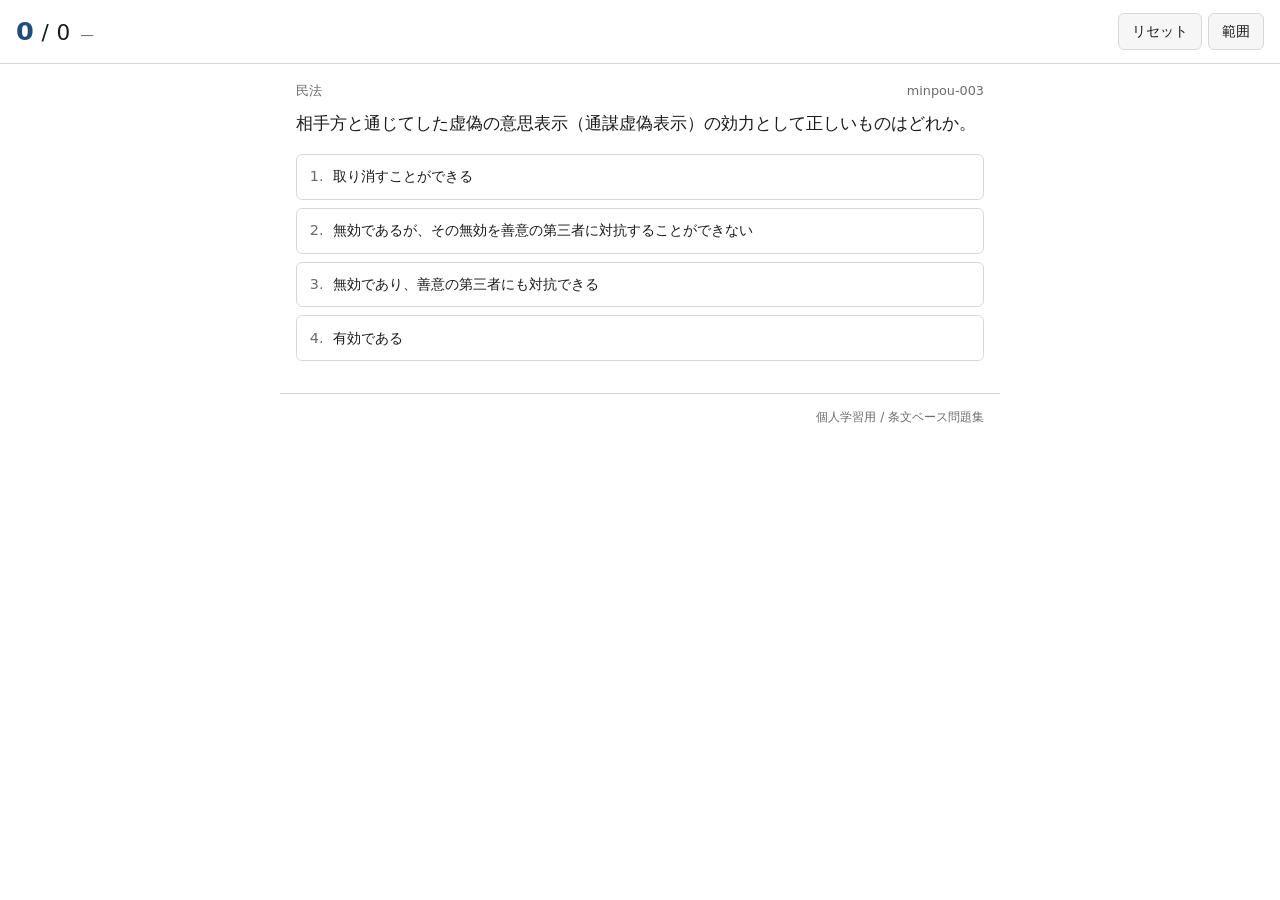
==== index.html @ 2471323a "海事代理士演習アプリの骨格と1時限目科目の問題データを追加 - 静的SPA（index.html + assets/）: ランダム無限出題、ヘッダーに正解数を常時表示 - data/subjects." ====
<!DOCTYPE html>
<html lang="ja">
<head>
<meta charset="utf-8">
<meta name="viewport" content="width=device-width, initial-scale=1, viewport-fit=cover">
<title>海事代理士 演習</title>
<link rel="stylesheet" href="assets/style.css">
</head>
<body>

<header id="hud">
  <div class="hud-score">
    <span class="hud-main"><b id="hudCorrect">0</b> / <span id="hudTotal">0</span></span>
    <span class="hud-sub" id="hudRate">—</span>
    <span class="hud-sub" id="hudStreak"></span>
  </div>
  <div class="hud-actions">
    <button id="btnReset" type="button" title="スコアをリセット">リセット</button>
    <button id="btnFilter" type="button" title="出題範囲">範囲</button>
  </div>
</header>

<main id="main">

  <section id="filterPanel" hidden>
    <div class="filter-head">
      <strong>出題範囲</strong>
      <span class="filter-count"><b id="poolCount">0</b> 問</span>
    </div>
    <div class="filter-bulk">
      <button type="button" data-bulk="all">全選択</button>
      <button type="button" data-bulk="none">全解除</button>
      <button type="button" data-bulk="block1">1時限目</button>
      <button type="button" data-bulk="block2">2時限目</button>
      <button type="button" data-bulk="block3">3時限目</button>
      <button type="button" data-bulk="heavy">20点科目</button>
    </div>
    <div id="subjectList"></div>
    <div class="filter-opts">
      <label><input type="checkbox" id="optWrongFirst" checked> 間違えた問題を優先的に再出題する</label>
      <label><input type="checkbox" id="optShuffleChoices" checked> 選択肢の並び順をシャッフルする</label>
    </div>
    <button type="button" id="btnFilterClose" class="wide">閉じる</button>
  </section>

  <section id="quiz">
    <div id="qmeta"><span id="qsubject"></span><span id="qid"></span></div>
    <div id="qtext"></div>
    <ol id="choices"></ol>
    <div id="verdict" hidden>
      <div id="verdictLine"></div>
      <div id="explain"></div>
      <div id="ref"></div>
      <button type="button" id="btnNext" class="wide">次の問題 (Enter)</button>
    </div>
  </section>

  <p id="empty" hidden>出題範囲が空です。「範囲」から科目を選んでください。</p>

</main>

<footer id="foot">
  <span id="footStats"></span>
  <span class="foot-note">個人学習用 / 条文ベース問題集</span>
</footer>

<script src="data/questions.js"></script>
<script src="assets/app.js"></script>
</body>
</html>
---- assets/style.css ----
:root{
  --bg:#ffffff; --fg:#1a1a1a; --muted:#6b6b6b; --line:#d8d8d8;
  --panel:#f6f6f6; --ok:#0a7d3c; --ng:#b3261e; --accent:#1c4e80;
  --hit:#eef4fa;
}
@media (prefers-color-scheme: dark){
  :root{
    --bg:#16181a; --fg:#e8e8e8; --muted:#9a9a9a; --line:#3a3d40;
    --panel:#202325; --ok:#5dd18d; --ng:#ff8a80; --accent:#8ab4e8;
    --hit:#22282e;
  }
}
*{box-sizing:border-box}
html,body{margin:0;padding:0}
body{
  background:var(--bg); color:var(--fg);
  font-family:system-ui,-apple-system,"Hiragino Kaku Gothic ProN","Noto Sans JP",Meiryo,sans-serif;
  font-size:16px; line-height:1.7;
  padding-bottom:3rem;
}

/* ---- HUD ---- */
#hud{
  position:sticky; top:0; z-index:10;
  display:flex; align-items:center; justify-content:space-between; gap:.75rem;
  padding:.6rem 16px; border-bottom:1px solid var(--line);
  background:var(--bg);
}
.hud-score{display:flex; align-items:baseline; gap:.6rem; flex-wrap:wrap; min-width:0}
.hud-main{font-size:1.35rem; font-variant-numeric:tabular-nums; letter-spacing:.02em}
.hud-main b{font-size:1.6rem; color:var(--accent)}
.hud-sub{font-size:.85rem; color:var(--muted); font-variant-numeric:tabular-nums}
.hud-actions{display:flex; gap:.4rem; flex:none}
button{
  font:inherit; font-size:.9rem; color:var(--fg); background:var(--panel);
  border:1px solid var(--line); border-radius:6px; padding:.35rem .8rem; cursor:pointer;
}
button:hover{background:var(--hit)}
button.wide{display:block; width:100%; padding:.6rem; margin-top:.9rem}

/* ---- layout ---- */
#main{max-width:720px; margin:0 auto; padding:1rem 16px 0}

/* ---- filter ---- */
#filterPanel{border:1px solid var(--line); border-radius:8px; padding:.9rem; margin-bottom:1.2rem; background:var(--panel)}
.filter-head{display:flex; justify-content:space-between; align-items:baseline; margin-bottom:.6rem}
.filter-count{font-size:.85rem; color:var(--muted)}
.filter-bulk{display:flex; flex-wrap:wrap; gap:.35rem; margin-bottom:.7rem}
.filter-bulk button{font-size:.8rem; padding:.25rem .6rem}
#subjectList{display:grid; grid-template-columns:1fr; gap:.1rem}
@media (min-width:560px){ #subjectList{grid-template-columns:1fr 1fr} }
#subjectList label{display:flex; align-items:center; gap:.45rem; font-size:.88rem; padding:.15rem 0; cursor:pointer}
#subjectList .sname{flex:1; overflow:hidden; text-overflow:ellipsis; white-space:nowrap}
#subjectList .scount{color:var(--muted); font-size:.78rem; font-variant-numeric:tabular-nums}
#subjectList .pt20{color:var(--accent); font-size:.7rem; border:1px solid var(--line); border-radius:3px; padding:0 .2rem}
.filter-opts{margin-top:.8rem; border-top:1px solid var(--line); padding-top:.7rem; display:grid; gap:.3rem; font-size:.85rem}
.filter-opts label{display:flex; gap:.45rem; align-items:center; cursor:pointer}

/* ---- quiz ---- */
#qmeta{display:flex; justify-content:space-between; gap:.5rem; font-size:.8rem; color:var(--muted); margin-bottom:.5rem}
#qtext{font-size:1.05rem; margin:0 0 1rem; white-space:pre-wrap}
#choices{list-style:none; margin:0; padding:0; display:grid; gap:.5rem}
#choices li{margin:0}
#choices button{
  display:flex; gap:.6rem; width:100%; text-align:left; align-items:flex-start;
  padding:.65rem .8rem; background:var(--bg); line-height:1.6;
}
#choices button .num{flex:none; color:var(--muted); font-variant-numeric:tabular-nums}
#choices button[disabled]{cursor:default; opacity:1}
#choices button.is-correct{border-color:var(--ok); background:var(--hit)}
#choices button.is-correct .num{color:var(--ok); font-weight:700}
#choices button.is-wrong{border-color:var(--ng)}
#choices button.is-wrong .num{color:var(--ng); font-weight:700}

#verdict{margin-top:1.1rem; border-top:1px solid var(--line); padding-top:.9rem}
#verdictLine{font-weight:700; margin-bottom:.4rem}
#verdictLine.ok{color:var(--ok)}
#verdictLine.ng{color:var(--ng)}
#explain{font-size:.92rem; white-space:pre-wrap}
#ref{font-size:.8rem; color:var(--muted); margin-top:.5rem}
#empty{color:var(--muted)}

/* ---- footer ---- */
#foot{
  max-width:720px; margin:2rem auto 0; padding:.8rem 16px;
  border-top:1px solid var(--line); display:flex; justify-content:space-between;
  gap:.5rem; font-size:.75rem; color:var(--muted); flex-wrap:wrap;
}
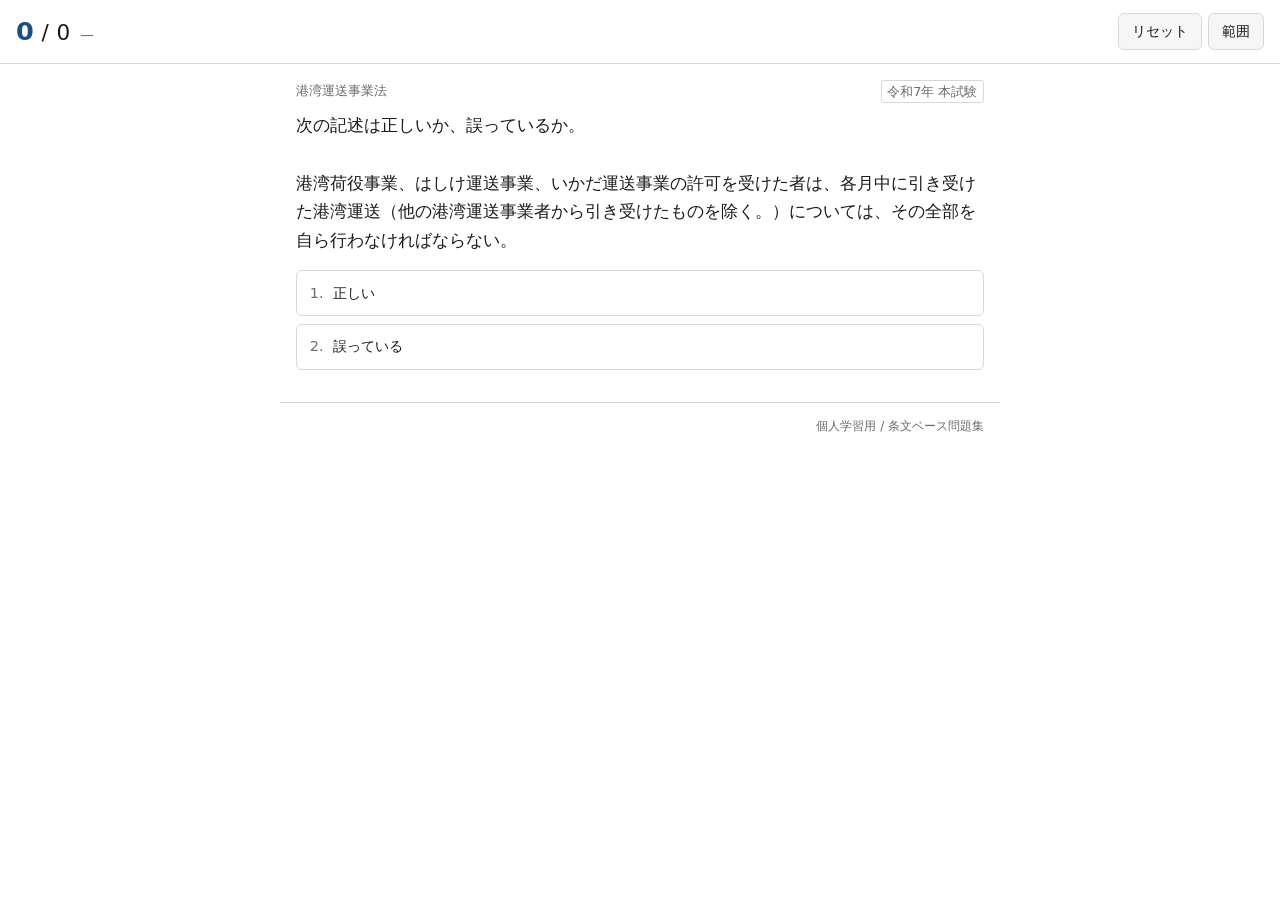
==== commit 9a72c474: "公式過去問5年分を選択式に変換して収録（742問に） - 模範解答1196件を(年/科目/大問/枝番)で構造化し、設問本文と突き合わせて428問を生成   - 正誤の組合せ問題は①②を独立した○×問題" ====
--- a/index.html
+++ b/index.html
@@ -36,6 +36,11 @@
       <button type="button" data-bulk="heavy">20点科目</button>
     </div>
     <div id="subjectList"></div>
+    <div class="filter-bulk" id="srcFilter">
+      <button type="button" data-src="all">すべて</button>
+      <button type="button" data-src="exam">過去問のみ</button>
+      <button type="button" data-src="base">条文ベースのみ</button>
+    </div>
     <div class="filter-opts">
       <label><input type="checkbox" id="optWrongFirst" checked> 間違えた問題を優先的に再出題する</label>
       <label><input type="checkbox" id="optShuffleChoices" checked> 選択肢の並び順をシャッフルする</label>
@@ -44,7 +49,7 @@
   </section>
 
   <section id="quiz">
-    <div id="qmeta"><span id="qsubject"></span><span id="qid"></span></div>
+    <div id="qmeta"><span id="qsubject"></span><span id="qsrc"></span></div>
     <div id="qtext"></div>
     <ol id="choices"></ol>
     <div id="verdict" hidden>
--- a/assets/style.css
+++ b/assets/style.css
@@ -58,6 +58,8 @@
 
 /* ---- quiz ---- */
 #qmeta{display:flex; justify-content:space-between; gap:.5rem; font-size:.8rem; color:var(--muted); margin-bottom:.5rem}
+#qsrc{flex:none; border:1px solid var(--line); border-radius:3px; padding:0 .35rem}
+.filter-bulk button[aria-pressed="true"]{border-color:var(--accent); color:var(--accent)}
 #qtext{font-size:1.05rem; margin:0 0 1rem; white-space:pre-wrap}
 #choices{list-style:none; margin:0; padding:0; display:grid; gap:.5rem}
 #choices li{margin:0}
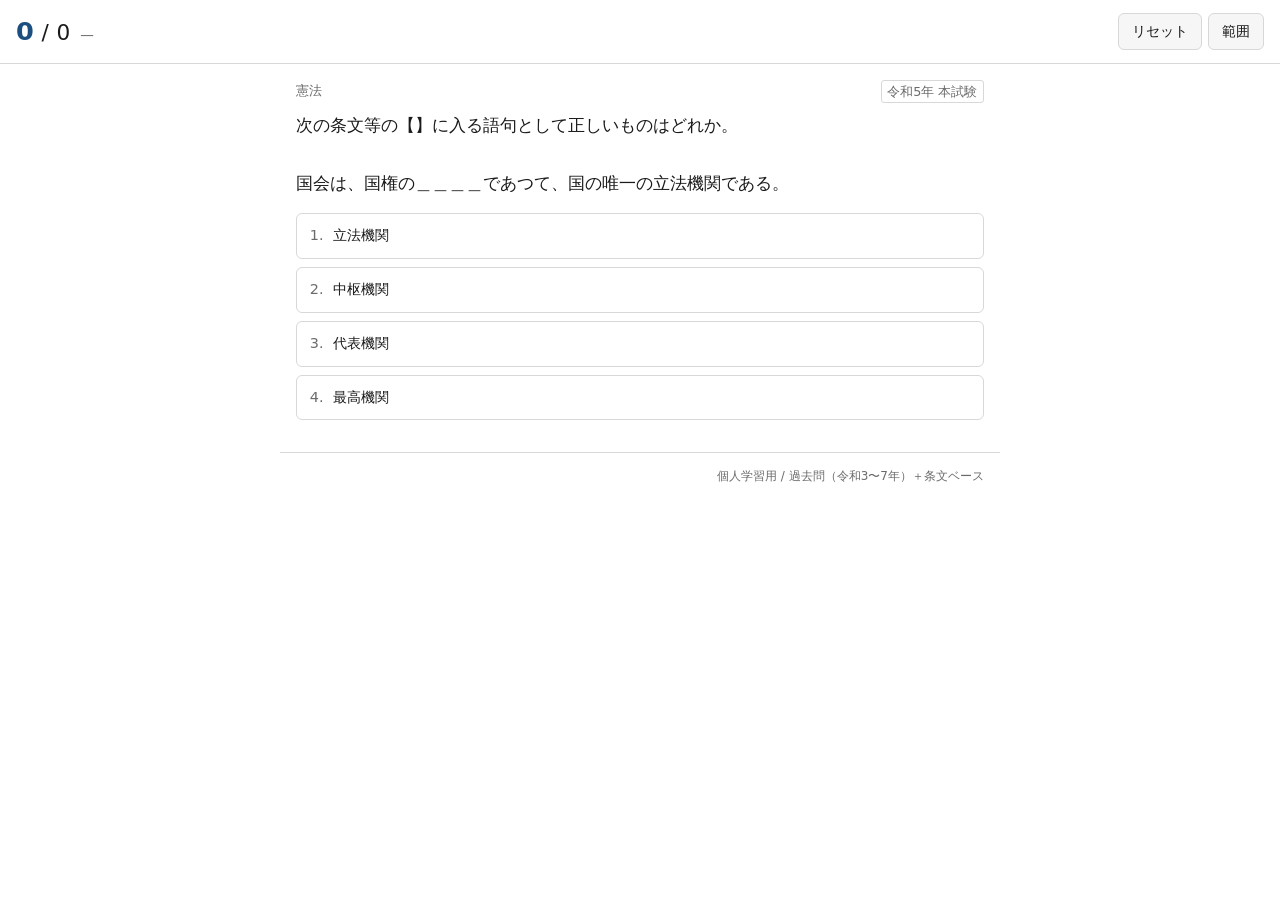
==== commit f97dc2ca: "テーマ3状態対応と単一ファイル版のビルドを追加、設問文の空欄記号を統一 - 明示的なテーマ指定（data-theme）と OS 設定の両方に追従するようCSSを修正 - 固定ヘッダーがセーフエリアを避" ====
--- a/index.html
+++ b/index.html
@@ -66,7 +66,7 @@
 
 <footer id="foot">
   <span id="footStats"></span>
-  <span class="foot-note">個人学習用 / 条文ベース問題集</span>
+  <span class="foot-note">個人学習用 / 過去問（令和3〜7年）＋条文ベース</span>
 </footer>
 
 <script src="data/questions.js"></script>
--- a/assets/style.css
+++ b/assets/style.css
@@ -4,11 +4,16 @@
   --hit:#eef4fa;
 }
 @media (prefers-color-scheme: dark){
-  :root{
+  :root:not([data-theme="light"]){
     --bg:#16181a; --fg:#e8e8e8; --muted:#9a9a9a; --line:#3a3d40;
     --panel:#202325; --ok:#5dd18d; --ng:#ff8a80; --accent:#8ab4e8;
     --hit:#22282e;
   }
+}
+:root[data-theme="dark"]{
+  --bg:#16181a; --fg:#e8e8e8; --muted:#9a9a9a; --line:#3a3d40;
+  --panel:#202325; --ok:#5dd18d; --ng:#ff8a80; --accent:#8ab4e8;
+  --hit:#22282e;
 }
 *{box-sizing:border-box}
 html,body{margin:0;padding:0}
@@ -21,7 +26,7 @@
 
 /* ---- HUD ---- */
 #hud{
-  position:sticky; top:0; z-index:10;
+  position:sticky; top:env(safe-area-inset-top, 0px); z-index:10;
   display:flex; align-items:center; justify-content:space-between; gap:.75rem;
   padding:.6rem 16px; border-bottom:1px solid var(--line);
   background:var(--bg);
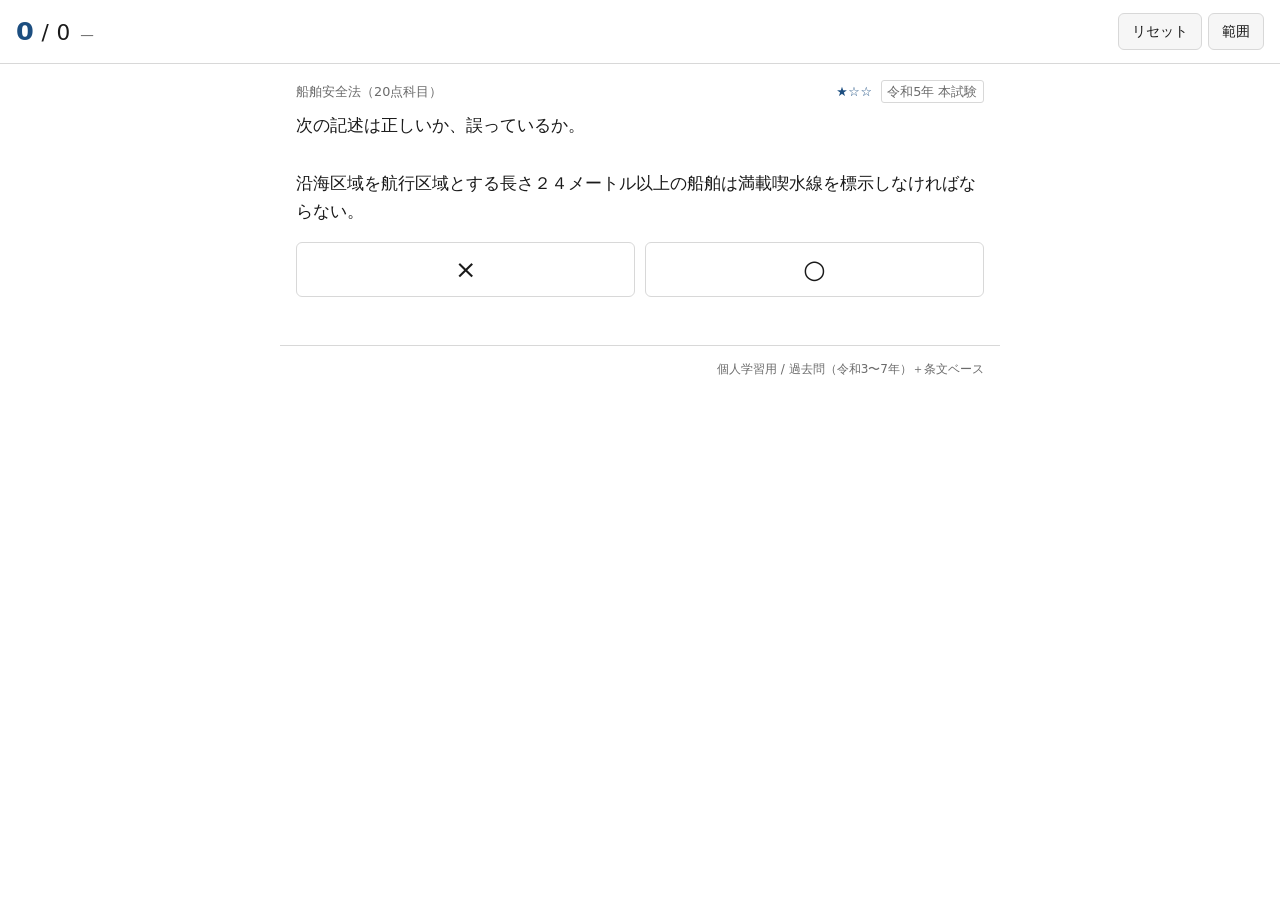
==== commit 16310687: "同じ大問の空欄を1問にまとめ、○×ボタンと重要度★を追加 - 空欄の切り出しを大問本文から一貫して行うよう整理。指示文に含まれる   「(５)の二つの【】には共通の語句が入る」のような【】や項番を先に" ====
--- a/index.html
+++ b/index.html
@@ -3,7 +3,7 @@
 <head>
 <meta charset="utf-8">
 <meta name="viewport" content="width=device-width, initial-scale=1, viewport-fit=cover">
-<title>海事代理士 演習</title>
+<title>海事代理士 過去問ドリル</title>
 <link rel="stylesheet" href="assets/style.css">
 </head>
 <body>
@@ -33,14 +33,25 @@
       <button type="button" data-bulk="block1">1時限目</button>
       <button type="button" data-bulk="block2">2時限目</button>
       <button type="button" data-bulk="block3">3時限目</button>
+      <button type="button" data-bulk="block4">4時限目</button>
       <button type="button" data-bulk="heavy">20点科目</button>
     </div>
     <div id="subjectList"></div>
+
+    <div class="filter-sub">出典</div>
     <div class="filter-bulk" id="srcFilter">
       <button type="button" data-src="all">すべて</button>
       <button type="button" data-src="exam">過去問のみ</button>
       <button type="button" data-src="base">条文ベースのみ</button>
     </div>
+
+    <div class="filter-sub">重要度（過去5年の出題頻度）</div>
+    <div class="filter-bulk" id="starFilter">
+      <button type="button" data-star="1">すべて</button>
+      <button type="button" data-star="2">★2以上</button>
+      <button type="button" data-star="3">★3のみ</button>
+    </div>
+
     <div class="filter-opts">
       <label><input type="checkbox" id="optWrongFirst" checked> 間違えた問題を優先的に再出題する</label>
       <label><input type="checkbox" id="optShuffleChoices" checked> 選択肢の並び順をシャッフルする</label>
@@ -49,9 +60,18 @@
   </section>
 
   <section id="quiz">
-    <div id="qmeta"><span id="qsubject"></span><span id="qsrc"></span></div>
+    <div id="qmeta">
+      <span id="qsubject"></span>
+      <span id="qstars" title="過去5年の出題頻度"></span>
+      <span id="qsrc"></span>
+    </div>
     <div id="qtext"></div>
+
     <ol id="choices"></ol>
+    <div id="blanks"></div>
+
+    <button type="button" id="btnGrade" class="wide" hidden>採点する</button>
+
     <div id="verdict" hidden>
       <div id="verdictLine"></div>
       <div id="explain"></div>
@@ -60,7 +80,7 @@
     </div>
   </section>
 
-  <p id="empty" hidden>出題範囲が空です。「範囲」から科目を選んでください。</p>
+  <p id="empty" hidden>出題範囲が空です。「範囲」から科目や条件を選び直してください。</p>
 
 </main>
 
--- a/assets/style.css
+++ b/assets/style.css
@@ -16,6 +16,7 @@
   --hit:#22282e;
 }
 *{box-sizing:border-box}
+[hidden]{display:none !important}
 html,body{margin:0;padding:0}
 body{
   background:var(--bg); color:var(--fg);
@@ -62,7 +63,9 @@
 .filter-opts label{display:flex; gap:.45rem; align-items:center; cursor:pointer}
 
 /* ---- quiz ---- */
-#qmeta{display:flex; justify-content:space-between; gap:.5rem; font-size:.8rem; color:var(--muted); margin-bottom:.5rem}
+#qmeta{display:flex; align-items:center; gap:.5rem; font-size:.8rem; color:var(--muted); margin-bottom:.5rem; flex-wrap:wrap}
+#qsubject{flex:1; min-width:0}
+#qstars{flex:none; color:var(--accent); letter-spacing:.05em; cursor:help}
 #qsrc{flex:none; border:1px solid var(--line); border-radius:3px; padding:0 .35rem}
 .filter-bulk button[aria-pressed="true"]{border-color:var(--accent); color:var(--accent)}
 #qtext{font-size:1.05rem; margin:0 0 1rem; white-space:pre-wrap}
@@ -93,3 +96,40 @@
   border-top:1px solid var(--line); display:flex; justify-content:space-between;
   gap:.5rem; font-size:.75rem; color:var(--muted); flex-wrap:wrap;
 }
+
+/* ---- 選択肢が「○」「×」のときは横並びの大きなボタンにする ---- */
+#choices.compact{grid-template-columns:1fr 1fr; gap:.6rem}
+#choices.compact button{justify-content:center; font-size:1.6rem; line-height:1.2; padding:.7rem}
+#choices.compact .num{display:none}
+
+/* ---- 大問まるごとの穴埋め ---- */
+.blank-mark{
+  display:inline-block; min-width:1.6em; text-align:center;
+  border:1px solid var(--accent); border-radius:4px; color:var(--accent);
+  padding:0 .3em; margin:0 .15em; font-size:.9em; font-weight:700;
+}
+.blank-mark.blank-other{border-style:dashed; border-color:var(--line); color:var(--muted); font-weight:400}
+.blank-mark.blank-filled{border-color:var(--ok); color:var(--ok); font-weight:400}
+
+#blanks{display:grid; gap:.7rem; margin-top:1rem}
+.blank-row{
+  display:grid; grid-template-columns:auto 1fr; gap:.5rem; align-items:start;
+  border-left:3px solid var(--line); padding-left:.6rem;
+}
+.blank-row.row-ok{border-left-color:var(--ok)}
+.blank-row.row-ng{border-left-color:var(--ng)}
+.blank-row > .blank-mark{margin-top:.35rem}
+.blank-choices{display:grid; grid-template-columns:1fr 1fr; gap:.35rem}
+@media (max-width:480px){ .blank-choices{grid-template-columns:1fr} }
+.blank-choices button{
+  display:block; width:100%; text-align:left; padding:.4rem .55rem;
+  background:var(--bg); font-size:.9rem; line-height:1.5;
+}
+.blank-choices button.is-picked{border-color:var(--accent); background:var(--hit)}
+.blank-choices button[disabled]{cursor:default; opacity:1}
+.blank-choices button.is-correct{border-color:var(--ok); background:var(--hit)}
+.blank-choices button.is-wrong{border-color:var(--ng)}
+.blank-result{grid-column:1 / -1; font-size:.85rem; color:var(--muted); padding-top:.15rem}
+
+#btnGrade[disabled]{opacity:.5; cursor:default}
+.filter-sub{font-size:.78rem; color:var(--muted); margin:.9rem 0 .35rem; border-top:1px solid var(--line); padding-top:.7rem}
